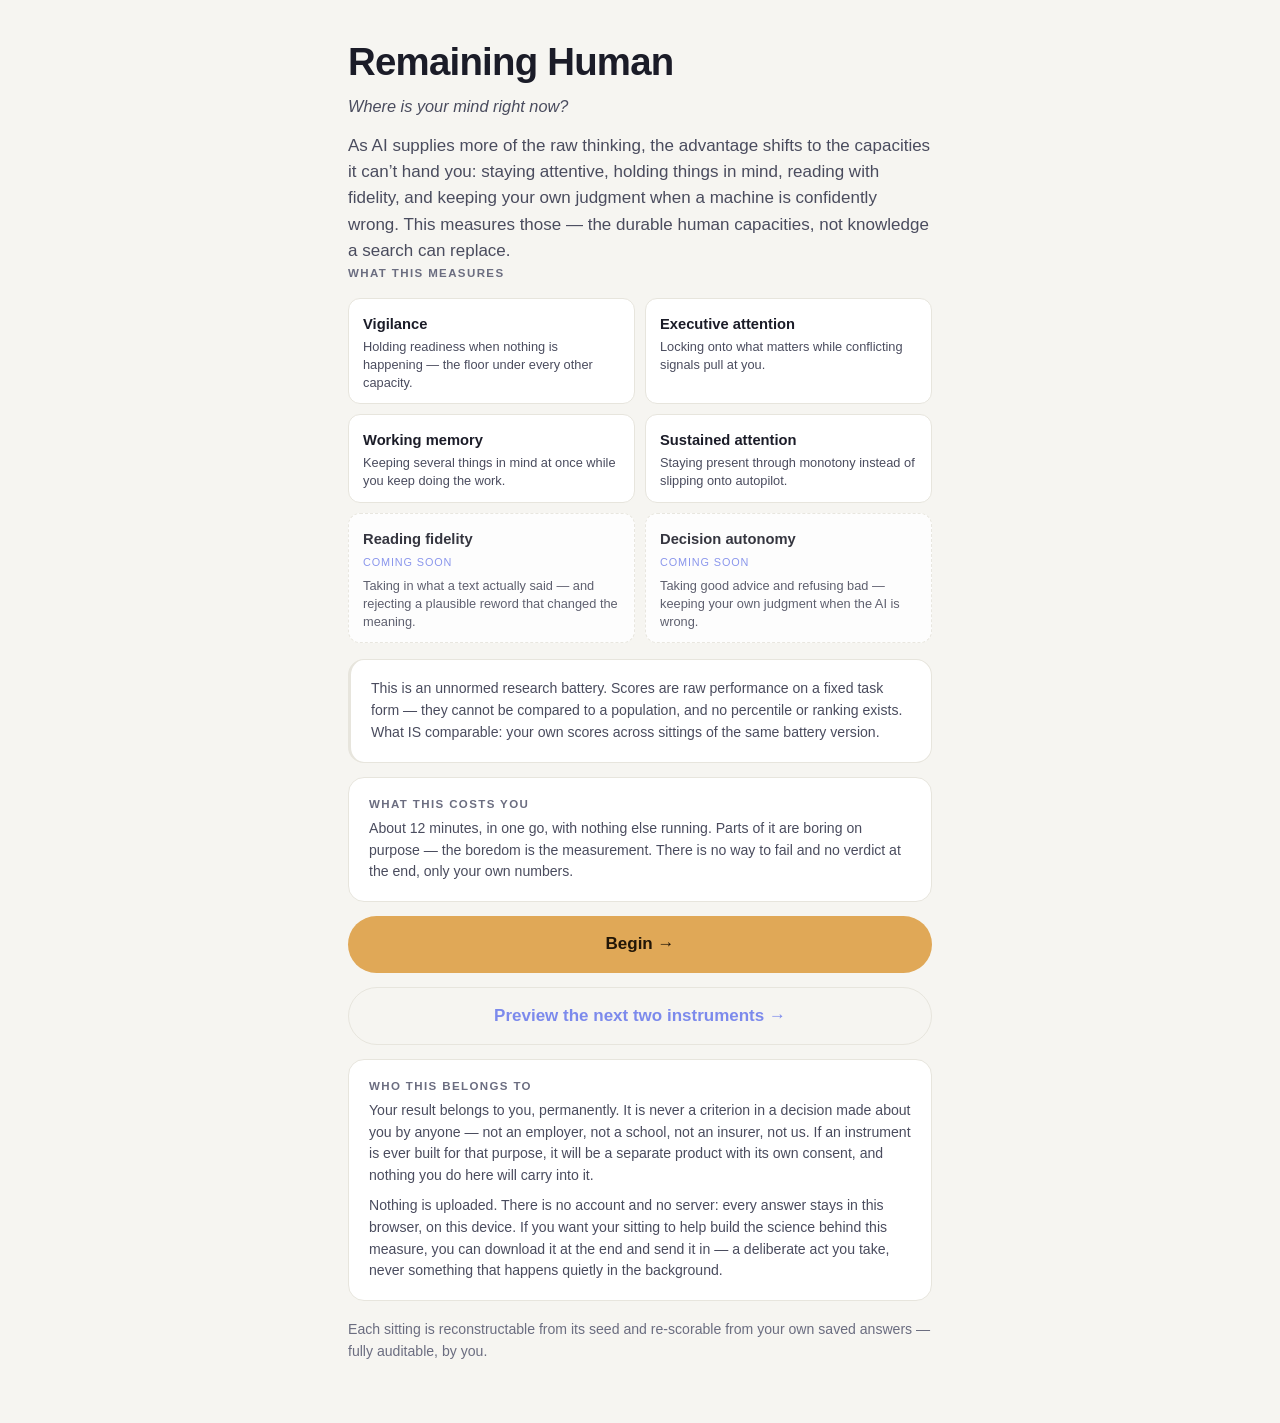
==== app/index.html @ 19c4a108 "Remaining Human — public instrument (app + engine only; generated from the private repo)" ====
<!DOCTYPE html>
<html lang="en">
<head>
  <meta charset="utf-8" />
  <meta name="viewport" content="width=device-width, initial-scale=1, viewport-fit=cover" />
  <title>Remaining Human — research battery</title>
  <link rel="stylesheet" href="styles.css" />
</head>
<body>
  <main id="app" aria-live="polite"></main>
  <script type="module" src="app.js?b=7"></script>
</body>
</html>
---- app/styles.css ----
/* Administration app — calm, dark-first, zero distraction. The task IS the interface. */
:root {
  --bg: #14151a; --card: #1c1d24; --line: #2a2b33;
  --ink: #ecebe6; --ink-soft: #b3b2ad; --ink-faint: #8f8e8a;
  --accent: #7c8aec; --amber: #e0a857; --amber-ink: #221607;
  --green: #58a184; --red: #d2706b;
  --radius: 16px;
}
@media (prefers-color-scheme: light) {
  :root { --bg: #f6f5f1; --card: #ffffff; --line: #e7e5dd; --ink: #1b1c28; --ink-soft: #4a4c5e; --ink-faint: #6b6d80; }
}
* { box-sizing: border-box; margin: 0; }
body { background: var(--bg); color: var(--ink); font: 17px/1.55 -apple-system, "SF Pro Text", Segoe UI, Roboto, sans-serif; -webkit-font-smoothing: antialiased; }
#app { max-width: 620px; margin: 0 auto; padding: 28px 18px 60px; min-height: 100vh; }
h1 { font-size: 1.6rem; line-height: 1.25; margin: 6px 0 10px; }
.eyebrow { font-size: .72rem; font-weight: 700; letter-spacing: .12em; text-transform: uppercase; color: var(--ink-faint); }
.card { background: var(--card); border: 1px solid var(--line); border-radius: var(--radius); padding: 18px 20px; margin: 14px 0; }
.muted { color: var(--ink-soft); } .small { font-size: .88rem; } .faint { color: var(--ink-faint); }
.btn { display: block; width: 100%; border: none; border-radius: 999px; padding: 15px 22px; font: inherit; font-weight: 650; cursor: pointer; background: var(--amber); color: var(--amber-ink); margin-top: 14px; }
.btn:disabled { opacity: .4; cursor: default; }
.btn.ghost { background: transparent; color: var(--accent); border: 1.5px solid var(--line); }
.btn.half { display: inline-block; width: 48%; }
label.att { display: flex; gap: 10px; align-items: flex-start; margin-top: 10px; cursor: pointer; }
label.att input { width: 18px; height: 18px; margin-top: 3px; }

/* ---- task stage: one focused area, big targets, no chrome ---- */
.stage { position: fixed; inset: 0; background: var(--bg); display: flex; flex-direction: column; align-items: center; justify-content: center; user-select: none; -webkit-user-select: none; touch-action: manipulation; }
.stage .hint { position: fixed; top: max(18px, env(safe-area-inset-top)); left: 0; right: 0; text-align: center; font-size: .82rem; color: var(--ink-faint); }
.stage .progress { position: fixed; bottom: max(18px, env(safe-area-inset-bottom)); left: 0; right: 0; text-align: center; font-size: .78rem; color: var(--ink-faint); font-variant-numeric: tabular-nums; }
.bigstim { font-size: 5.2rem; font-weight: 700; font-variant-numeric: tabular-nums; letter-spacing: .04em; }
.arrows { font-size: 3.4rem; letter-spacing: .12em; font-weight: 700; }
.fixation { font-size: 2.4rem; color: var(--ink-faint); }
.pvt-wait { width: 130px; height: 130px; border-radius: 50%; border: 2px dashed var(--line); }
.pvt-go { width: 130px; height: 130px; border-radius: 50%; background: var(--amber); }
.tapzone { position: fixed; inset: 0; }
.respond-row { display: flex; gap: 14px; margin-top: 34px; }
.respond-row button { font: inherit; font-size: 1.5rem; font-weight: 700; padding: 18px 34px; border-radius: 16px; border: 1.5px solid var(--line); background: var(--card); color: var(--ink); cursor: pointer; }
.respond-row button:active { background: var(--accent); color: #fff; }

/* span grids */
.symgrid { display: grid; grid-template-columns: repeat(8, 1fr); gap: 3px; width: min(84vw, 360px); }
.symgrid div { aspect-ratio: 1; border-radius: 3px; background: var(--line); }
.symgrid div.on { background: var(--accent); }
.recallgrid { display: grid; grid-template-columns: repeat(4, 1fr); gap: 8px; width: min(78vw, 320px); }
.recallgrid button { aspect-ratio: 1; border-radius: 10px; border: 1.5px solid var(--line); background: var(--card); font: inherit; font-weight: 700; color: var(--ink); cursor: pointer; }
.recallgrid button.flash { background: var(--amber); border-color: var(--amber); }
.recallgrid button.picked { background: var(--accent); color: #fff; border-color: var(--accent); }

/* ---- HUD / report ---- */
.hud-row { display: flex; justify-content: space-between; align-items: baseline; padding: 12px 0; border-bottom: 1px solid var(--line); gap: 12px; }
.hud-row:last-child { border-bottom: none; }
.hud-score { font-size: 1.7rem; font-weight: 650; font-variant-numeric: tabular-nums; }
.hud-invalid { color: var(--red); font-size: .84rem; }
.hud-raw { color: var(--ink-faint); font-size: .8rem; }
.limits { border-left: 3px solid var(--line); }
.audit { font-family: ui-monospace, SFMono-Regular, Menlo, monospace; font-size: .74rem; color: var(--ink-faint); word-break: break-all; }
.sittingrow { display: flex; justify-content: space-between; padding: 10px 0; border-bottom: 1px solid var(--line); font-variant-numeric: tabular-nums; }
.ok { color: var(--green); } .bad { color: var(--red); }

/* ---- brand wordmark ---- */
.wordmark { font-size: 2.4rem; font-weight: 800; letter-spacing: -.02em; color: var(--ink); margin: 4px 0 2px; }
.wordmark.small-mark { font-size: 1.5rem; letter-spacing: 0; color: var(--accent); }
.tagline { color: var(--ink-soft); font-size: 1.02rem; font-style: italic; margin: 0 0 14px; }
.tagline.small { font-size: .9rem; margin: 4px 0 12px; }

/* ---- capacity chips (home screen brand system) ---- */
.capgrid { display: grid; grid-template-columns: 1fr 1fr; gap: 10px; margin: 16px 0; }
.capchip { background: var(--card); border: 1px solid var(--line); border-radius: 12px; padding: 12px 14px; }
.capchip.preview { border-style: dashed; opacity: .88; }
.capname { font-weight: 650; font-size: .92rem; }
.capstatus { display: block; font-size: .68rem; text-transform: uppercase; letter-spacing: .08em; color: var(--ink-faint); margin: 2px 0 6px; }
.capchip.preview .capstatus { color: var(--accent); }
.capblurb { font-size: .8rem; color: var(--ink-soft); line-height: 1.4; }
@media (max-width: 480px) { .capgrid { grid-template-columns: 1fr; } }

/* ---- reading-fidelity + decision-autonomy preview tasks ---- */
.passagecard p { line-height: 1.7; }
.sentenceverify { font-size: 1.15rem; line-height: 1.5; }
.numentry { display: block; width: 100%; font: inherit; font-size: 1.4rem; font-variant-numeric: tabular-nums; padding: 14px 16px; border-radius: 12px; border: 1.5px solid var(--line); background: var(--card); color: var(--ink); margin-top: 12px; }
.numentry:focus { outline: none; border-color: var(--accent); }
/* Deliberately NO slider/range input anywhere (manual/015 §2, §6): a visible scale exposes a fixed
   anchor near the truth that lets an examinee separate advice by geometry instead of judgment. */

/* Preview report: the number must NEVER read like a real HUD score at a glance (Codex) — dashed
   card, muted/outlined digits instead of solid ink, and an explicit "preview only" tag under it. */
.previewcard { border-style: dashed; }
.preview-score-wrap { text-align: right; }
.preview-score { color: transparent; -webkit-text-stroke: 1.5px var(--ink-faint); font-weight: 700; }
.preview-score-tag { font-size: .68rem; text-transform: uppercase; letter-spacing: .06em; color: var(--accent); margin-top: 2px; }

/* Pre-commitment field (council 2026-07-04): matches the app surface, not browser default. */
textarea { background: var(--card, #1c1d24); color: inherit; border: 1px solid var(--line, #33343d); border-radius: 10px; padding: 10px 12px; font: inherit; resize: vertical; }
textarea:focus { outline: 2px solid var(--accent, #7b8cf0); outline-offset: 1px; }

/* Roster buttons + print (manual/021) */
.small-btn { padding: 6px 12px; font-size: 13px; width: auto; }
@media print { .btn, .wordmark { display: none !important; } body { background: #fff; color: #111; } .card { border: 1px solid #ccc; box-shadow: none; } }
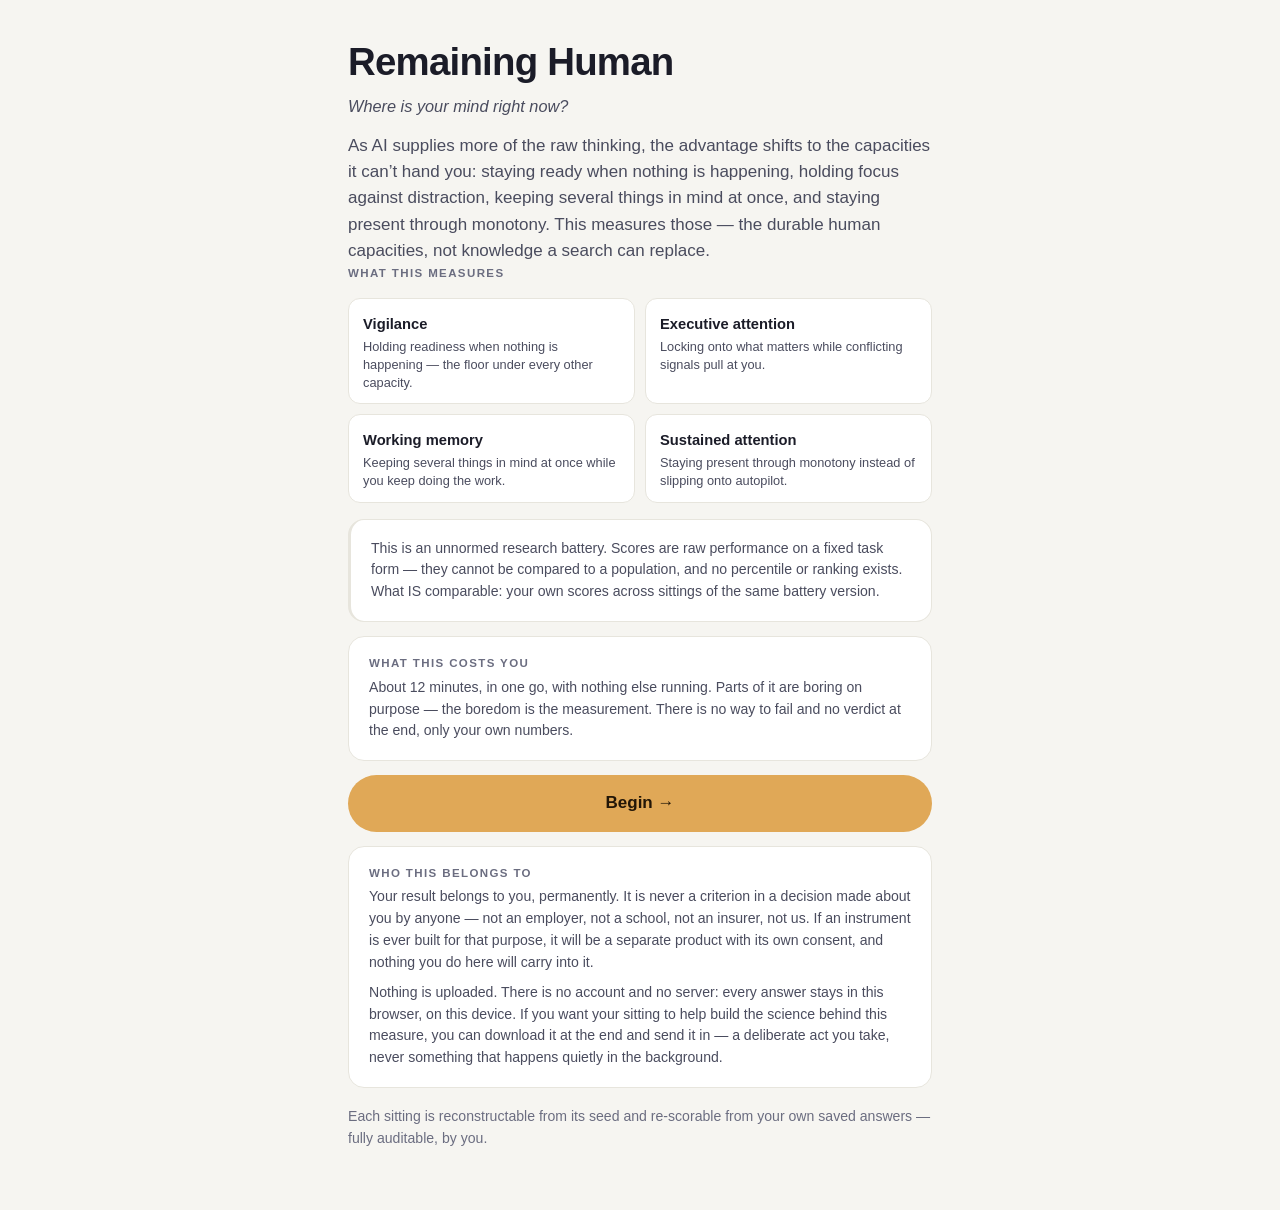
==== commit 81e19ebc: "sync: public home shows only finished instruments; thesis matches what ships" ====
--- a/app/index.html
+++ b/app/index.html
@@ -8,6 +8,6 @@
 </head>
 <body>
   <main id="app" aria-live="polite"></main>
-  <script type="module" src="app.js?b=7"></script>
+  <script type="module" src="app.js?b=8"></script>
 </body>
 </html>
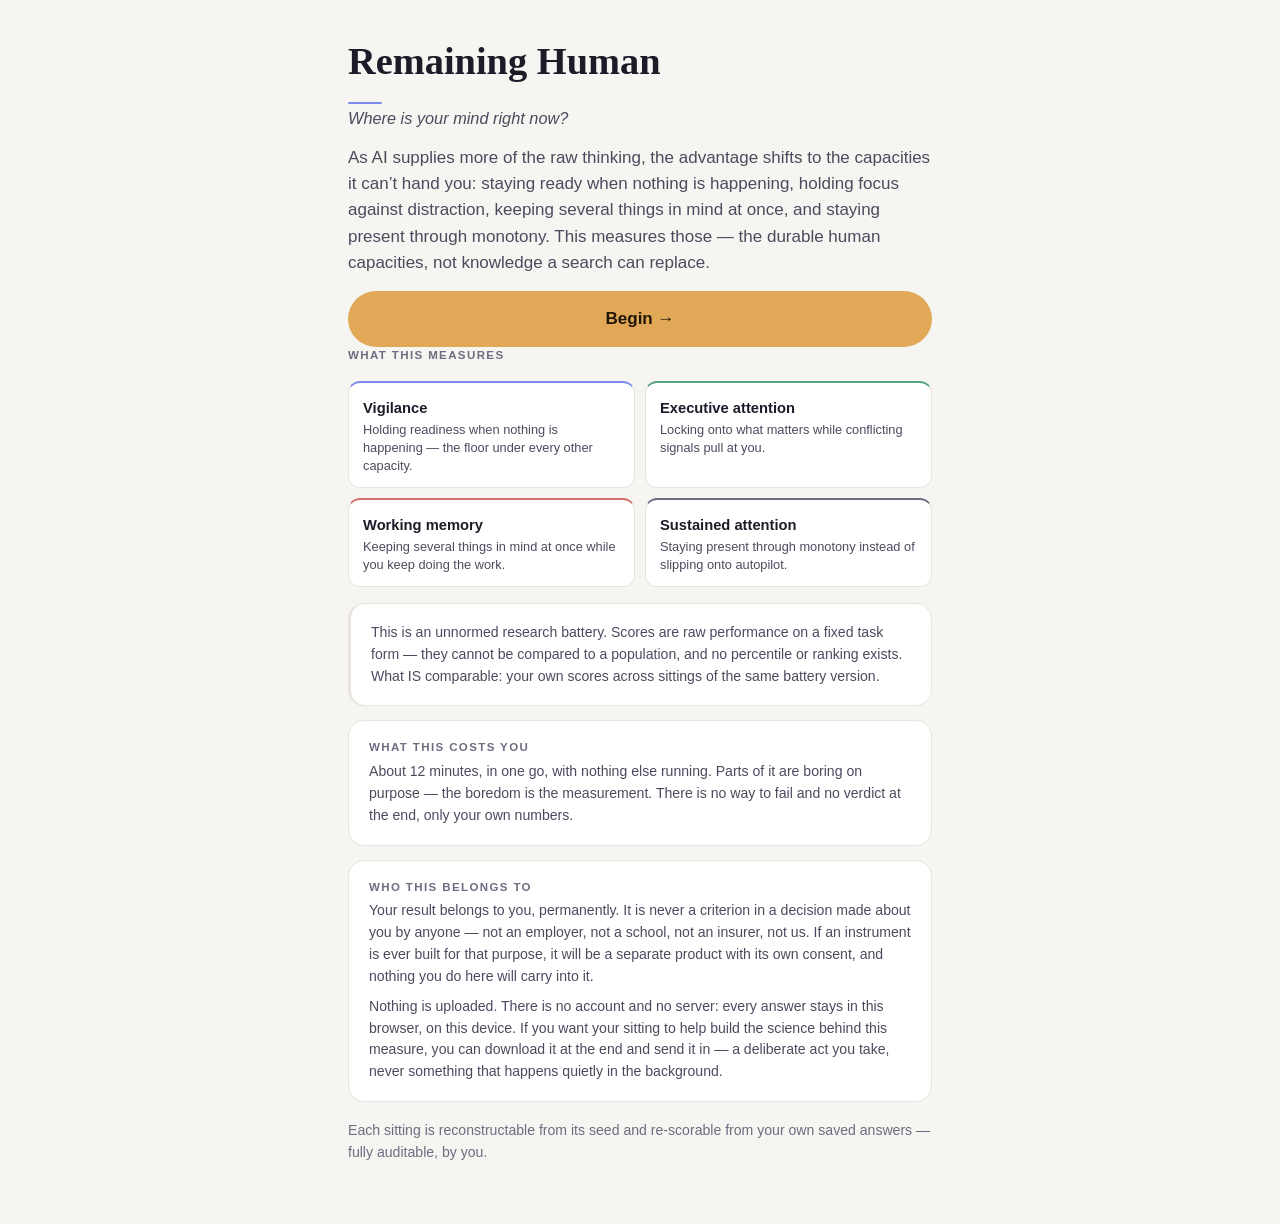
==== commit 9031a7a7: "sync: design pass — serif signature, CTA above fold, instrument scan cues" ====
--- a/app/index.html
+++ b/app/index.html
@@ -4,10 +4,10 @@
   <meta charset="utf-8" />
   <meta name="viewport" content="width=device-width, initial-scale=1, viewport-fit=cover" />
   <title>Remaining Human — research battery</title>
-  <link rel="stylesheet" href="styles.css" />
+  <link rel="stylesheet" href="styles.css?b=9" />
 </head>
 <body>
   <main id="app" aria-live="polite"></main>
-  <script type="module" src="app.js?b=8"></script>
+  <script type="module" src="app.js?b=9"></script>
 </body>
 </html>
--- a/app/styles.css
+++ b/app/styles.css
@@ -27,7 +27,7 @@
 .stage { position: fixed; inset: 0; background: var(--bg); display: flex; flex-direction: column; align-items: center; justify-content: center; user-select: none; -webkit-user-select: none; touch-action: manipulation; }
 .stage .hint { position: fixed; top: max(18px, env(safe-area-inset-top)); left: 0; right: 0; text-align: center; font-size: .82rem; color: var(--ink-faint); }
 .stage .progress { position: fixed; bottom: max(18px, env(safe-area-inset-bottom)); left: 0; right: 0; text-align: center; font-size: .78rem; color: var(--ink-faint); font-variant-numeric: tabular-nums; }
-.bigstim { font-size: 5.2rem; font-weight: 700; font-variant-numeric: tabular-nums; letter-spacing: .04em; }
+.bigstim { font-family: ui-serif, Georgia, serif; font-size: 5.2rem; font-weight: 700; font-variant-numeric: tabular-nums; letter-spacing: .04em; }
 .arrows { font-size: 3.4rem; letter-spacing: .12em; font-weight: 700; }
 .fixation { font-size: 2.4rem; color: var(--ink-faint); }
 .pvt-wait { width: 130px; height: 130px; border-radius: 50%; border: 2px dashed var(--line); }
@@ -49,7 +49,7 @@
 /* ---- HUD / report ---- */
 .hud-row { display: flex; justify-content: space-between; align-items: baseline; padding: 12px 0; border-bottom: 1px solid var(--line); gap: 12px; }
 .hud-row:last-child { border-bottom: none; }
-.hud-score { font-size: 1.7rem; font-weight: 650; font-variant-numeric: tabular-nums; }
+.hud-score { font-family: ui-serif, Georgia, serif; font-size: 1.7rem; font-weight: 650; font-variant-numeric: tabular-nums; }
 .hud-invalid { color: var(--red); font-size: .84rem; }
 .hud-raw { color: var(--ink-faint); font-size: .8rem; }
 .limits { border-left: 3px solid var(--line); }
@@ -58,14 +58,23 @@
 .ok { color: var(--green); } .bad { color: var(--red); }
 
 /* ---- brand wordmark ---- */
-.wordmark { font-size: 2.4rem; font-weight: 800; letter-spacing: -.02em; color: var(--ink); margin: 4px 0 2px; }
+/* The house signature (Forma lineage): SERIF for the mark and every measured value, system sans
+   for UI. ui-serif = New York on Apple, Georgia elsewhere — zero download, editorial register.
+   The ::after bar is a restrained "calibration mark", not a badge (design pass 2026-08-05). */
+.wordmark { font-family: ui-serif, Georgia, "Iowan Old Style", "Times New Roman", serif; font-size: 2.4rem; font-weight: 600; letter-spacing: 0; color: var(--ink); margin: 4px 0 2px; }
+.wordmark::after { content: ''; display: block; width: 34px; height: 2px; background: var(--accent); border-radius: 2px; margin: 10px 0 0; }
 .wordmark.small-mark { font-size: 1.5rem; letter-spacing: 0; color: var(--accent); }
+.wordmark.small-mark::after { display: none; }
 .tagline { color: var(--ink-soft); font-size: 1.02rem; font-style: italic; margin: 0 0 14px; }
 .tagline.small { font-size: .9rem; margin: 4px 0 12px; }
 
 /* ---- capacity chips (home screen brand system) ---- */
 .capgrid { display: grid; grid-template-columns: 1fr 1fr; gap: 10px; margin: 16px 0; }
-.capchip { background: var(--card); border: 1px solid var(--line); border-radius: 12px; padding: 12px 14px; }
+.capchip { background: var(--card); border: 1px solid var(--line); border-radius: 12px; padding: 12px 14px; border-top: 2px solid var(--accent); }
+/* per-instrument scan cue: four chips, four accents, so the grid reads as distinct instruments */
+.capgrid .capchip:nth-child(2) { border-top-color: var(--green); }
+.capgrid .capchip:nth-child(3) { border-top-color: var(--red); }
+.capgrid .capchip:nth-child(4) { border-top-color: var(--ink-faint); }
 .capchip.preview { border-style: dashed; opacity: .88; }
 .capname { font-weight: 650; font-size: .92rem; }
 .capstatus { display: block; font-size: .68rem; text-transform: uppercase; letter-spacing: .08em; color: var(--ink-faint); margin: 2px 0 6px; }
@@ -85,7 +94,7 @@
    card, muted/outlined digits instead of solid ink, and an explicit "preview only" tag under it. */
 .previewcard { border-style: dashed; }
 .preview-score-wrap { text-align: right; }
-.preview-score { color: transparent; -webkit-text-stroke: 1.5px var(--ink-faint); font-weight: 700; }
+.preview-score { font-family: ui-serif, Georgia, serif; color: transparent; -webkit-text-stroke: 1.5px var(--ink-faint); font-weight: 700; }
 .preview-score-tag { font-size: .68rem; text-transform: uppercase; letter-spacing: .06em; color: var(--accent); margin-top: 2px; }
 
 /* Pre-commitment field (council 2026-07-04): matches the app surface, not browser default. */
